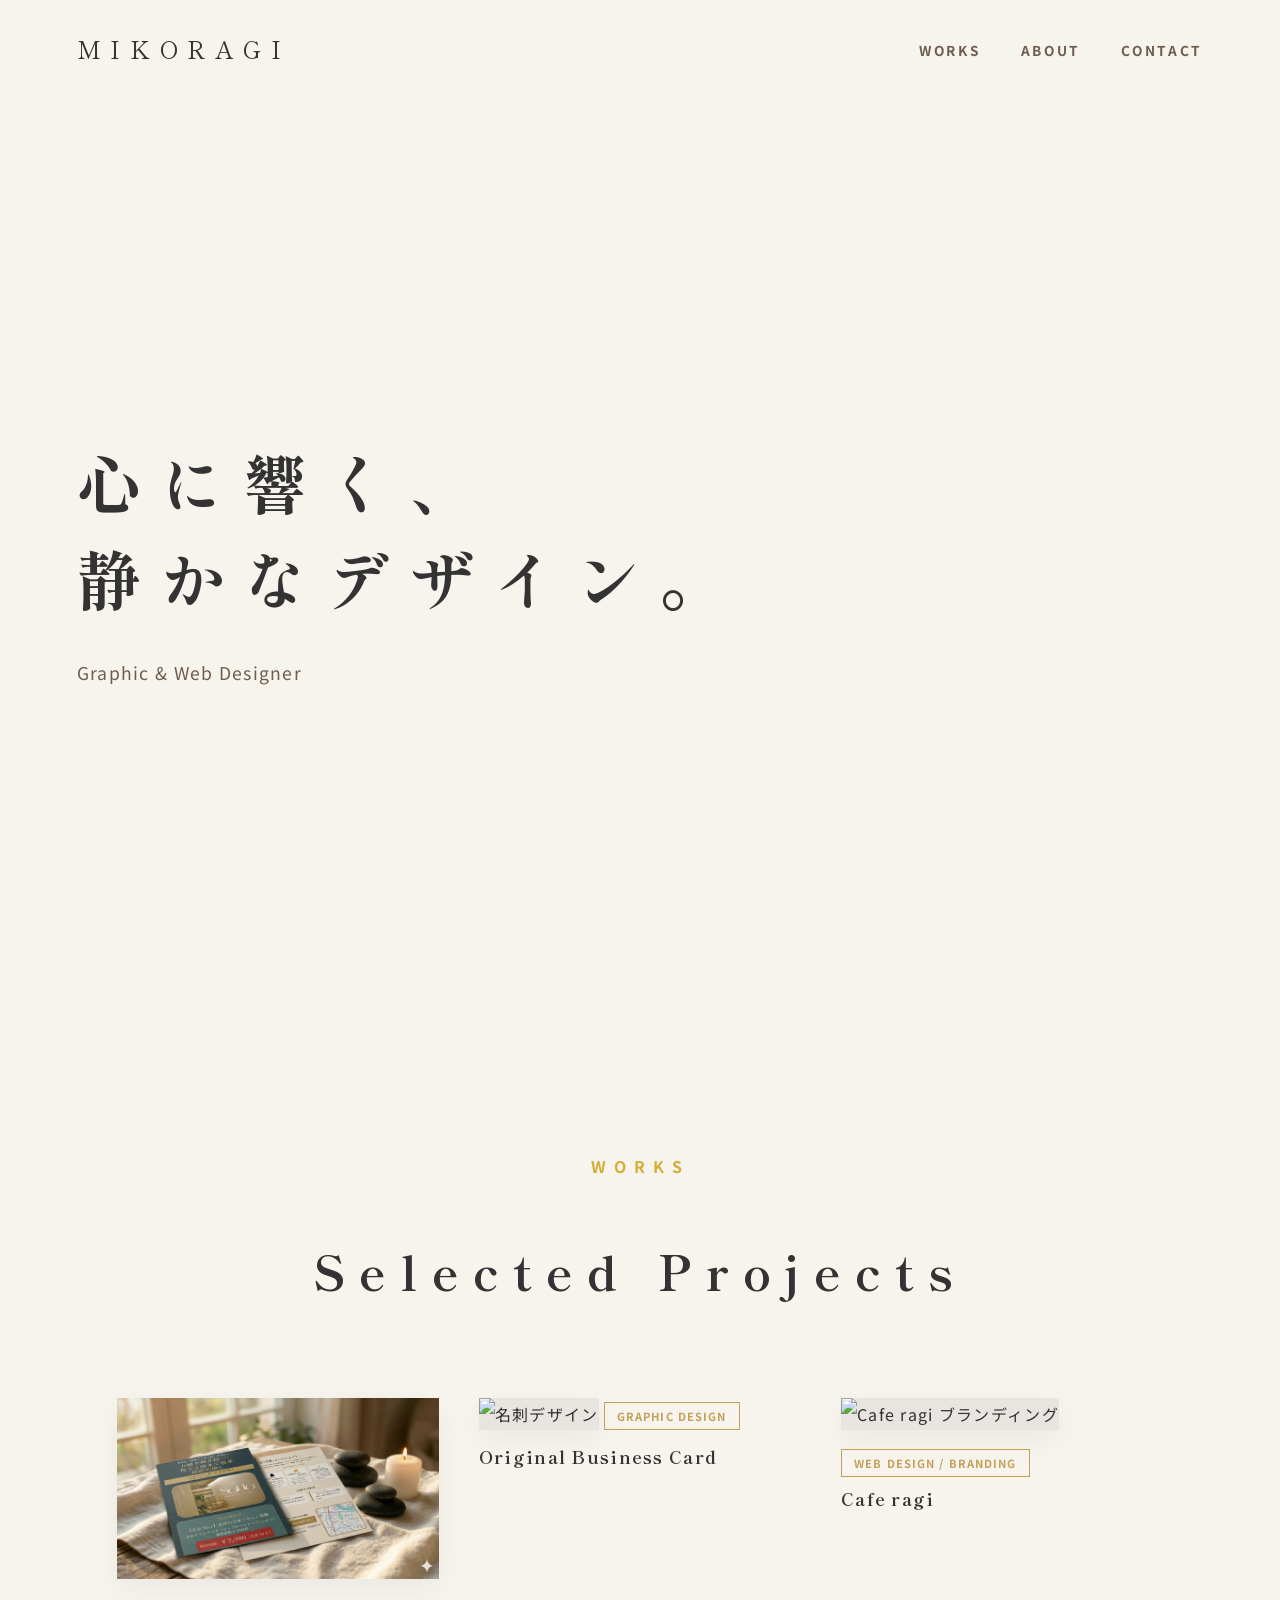
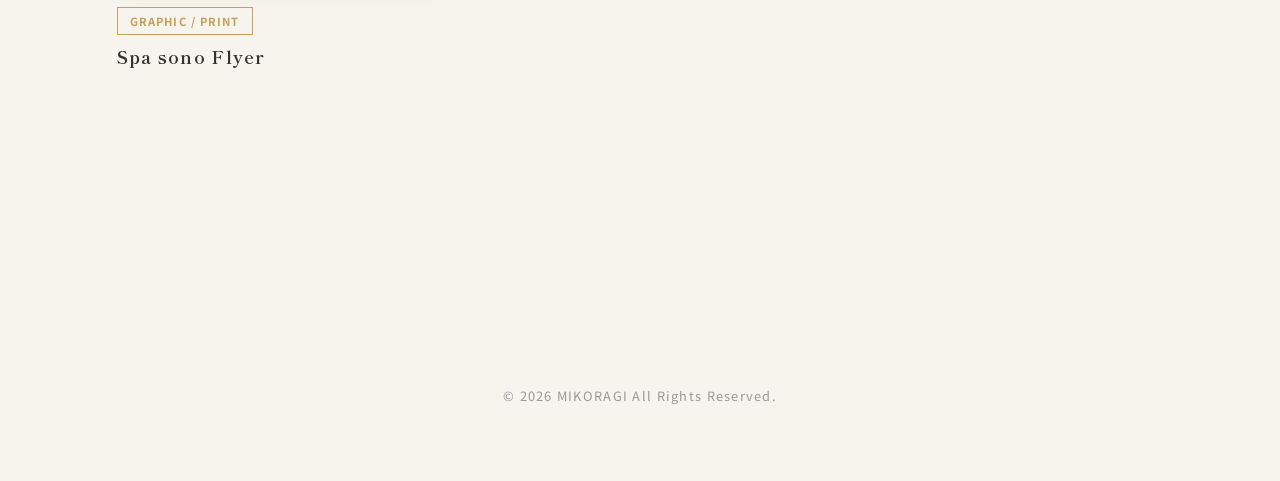
==== portfolio/works/index.html @ 4fcc3bab "初回コミット" ====
<!DOCTYPE html>
<html lang="ja">
<head>
    <meta charset="UTF-8">
    <meta name="viewport" content="width=device-width, initial-scale=1.0">
    <title>MIKORAGI | Portfolio</title>
    <link rel="stylesheet" href="../assets/style.css">
    <link href="https://fonts.googleapis.com/css2?family=Noto+Sans+JP:wght@400;700&family=Shippori+Mincho:wght@400;700&display=swap" rel="stylesheet">
</head>
<body>
   <header>
    <div class="logo"><a href="index.html">MIKORAGI</a></div>
    <nav>
      <ul>
        <li><a href="../index.html">WORKS</a></li>
        <li><a href="../about.html">ABOUT</a></li>
        <li><a href="../../contact.html">CONTACT</a></li>
      </ul>
    </nav>
  </header>

    <main>
        <section class="hero">
            <div class="video-background">
                <video src="assets/video/hero.mp4" autoplay loop muted playsinline></video>
            </div>
            <div class="video-overlay"></div>
            <div class="hero-content">
                <h1>心に響く、<br>静かなデザイン。</h1>
                <p class="hero-sub">Graphic & Web Designer</p>
            </div>
        </section>

        <section id="works" class="works-gallery-main">
            <span class="section-label">WORKS</span>
            <h2 class="works-gallery-title">Selected Projects</h2>

            <div class="works-grid">
                <a href="../works/sono spa.html" class="work-item">
                    <img src="../assets/images/sono mockup.png" alt="Spa sono チラシ制作">
                    <span class="category-tag">Graphic / Print</span>
                    <h3>Spa sono Flyer</h3>
                </a>

                <a href="works/card.html" class="work-item">
                    <img src="assets/images/card_main.jpg" alt="名刺デザイン">
                    <span class="category-tag">Graphic Design</span>
                    <h3>Original Business Card</h3>
                </a>

                <a href="works/ragi.html" class="work-item">
                    <img src="assets/images/ragi_main.jpg" alt="Cafe ragi ブランディング">
                    <span class="category-tag">Web Design / Branding</span>
                    <h3>Cafe ragi</h3>
                </a>
            </div>
        </section>
    </main>

    <footer style="text-align: center; padding: 60px 0; font-size: 0.8rem; color: #999;">
        <p>&copy; 2026 MIKORAGI All Rights Reserved.</p>
    </footer>

    <script src="assets/js/script.js"></script>
</body>
</html>
---- portfolio/assets/style.css ----
@charset "UTF-8";

/* style.css の :root 部分を上書き、または修正してください */
:root {
  --bg-color: #F7F3ED;    /* 生成り色 */
  --white: #FFFFFF;
  --main-text: #333333;   /* 墨色 */
  --sub-text: #6D5D50;    /* 土色 */
  --accent-red: #C04040;  /* 深緋 */
  --gold: #D4AF37;        /* 黄金 */
  --accent-gold: #c5a059;
  --font-main: "Noto Sans JP", sans-serif;
  --font-logo: "Shippori Mincho", serif;
}

/* リンクの色などをアクセントカラーで統一 */
.brand-name {
  color: var(--main-text) !important;
}

.story-num {
  font-weight: 700;
}

/* スキルリストのボーダーを黄金に */
.skill-list li {
  border-bottom: 1px dashed var(--gold);
}

/* 基本設定 */
* { box-sizing: border-box; }
html { 
  scroll-behavior: smooth; 
  font-size: 16px; /* ブラウザ標準 */
}

body {
  margin: 0;
  background-color: var(--bg-color);
  color: var(--main-text);
  font-family: var(--font-main);
  line-height: 2.0;
  letter-spacing: 0.08em;
  -webkit-font-smoothing: antialiased;
}

/* レイアウト */
.container { 
  max-width: 1100px; 
  margin: 0 auto; 
  padding: 0 5%; 
}
.section { padding: 120px 0; }
.alt-bg { background-color: var(--white); }

/* Header: PC主体の横並び */
header {
  position: fixed; top: 0; width: 100%; z-index: 1000;
  display: flex; justify-content: space-between; align-items: center;
  padding: 25px 6%; background: rgba(247, 243, 237, 0.85); 
  backdrop-filter: blur(10px);
}
header .logo a {
    color: var(--main-text); 
    text-decoration: none;
  font-family: var(--font-logo);
  font-size: 1.5rem; letter-spacing: 0.4em; 
}

nav ul { 
  display: flex; 
  gap: 40px; 
  list-style: none; /* ← ここで点を消しています */
  margin: 0; 
  padding: 0; 
}
nav ul a { 
  text-decoration: none; 
  color: var(--sub-text); 
  font-weight: 700; 
  font-size: 0.85rem; 
  letter-spacing: 0.2em;
  transition: 0.3s;
}
nav ul a:hover { color: var(--accent-red); }
/* 固定ヘッダーの重なりを解消する */
main {
  padding-top: 110px; /* ヘッダーの高さに合わせて数値を調整してください */
}

/* スマホの時はヘッダーの高さが変わる場合があるので、こちらも調整 */
@media (max-width: 768px) {
  main {
    padding-top: 140px; 
  }
}
/* HERO: PCで動画の上に文字を美しく配置 */
.hero {
  height: 100vh; position: relative; overflow: hidden;
  display: flex; align-items: center; 
}

.video-background {
  position: absolute; top: 0; left: 0; width: 100%; height: 100%; z-index: -1;
}
.video-background video {
  width: 100%; height: 100%; object-fit: cover;
  filter: sepia(10%) brightness(1.05) blur(1px);
}
.video-overlay {
  position: absolute; top: 0; left: 0; width: 100%; height: 100%;
  background: linear-gradient(to bottom, rgba(247, 243, 237, 0.8) 0%, rgba(247, 243, 237, 0.4) 100%);
}

.hero-content { 
  width: 100%; padding: 0 6%; z-index: 10;
}
.hero-content h1 {
  font-family: var(--font-logo); 
  font-size: clamp(2.2rem, 6vw, 4rem); /* 画面幅に合わせてサイズが可変します */
  letter-spacing: 0.3em; margin-bottom: 30px; line-height: 1.5;
}
.hero-sub { color: var(--sub-text); font-size: 1.1rem; margin-bottom: 50px; }

/* 見出しの共通デザイン */
.section-label {
  display: block; font-size: 1rem; letter-spacing: 0.5em;
  color: var(--gold); text-align: center; margin-bottom: 25px;
  font-weight: 700;
}
.main-title {
  font-family: var(--font-logo); font-size: 2.2rem;
  text-align: center; margin-bottom: 80px; letter-spacing: 0.2em;
}

/* WORKS: 実績リスト */
.work-stack { display: flex; flex-direction: column; gap: 120px; }
.work-visual { 
  width: 100%; height: 500px; background: #e8e4df; 
  overflow: hidden; margin-bottom: 30px; 
}
.work-visual img { width: 100%; height: 100%; object-fit: cover; transition: 1s ease; }
.work-header { 
  display: flex; justify-content: space-between; align-items: baseline; 
  border-bottom: 1px solid #ddd; padding-bottom: 15px; margin-bottom: 25px; 
}

/* ABOUT: ブランドチャート（PCで横並び） */
.brand-chart { 
  display: flex; align-items: center; justify-content: center; 
  gap: 20px; padding: 60px 0; border-top: 1px solid #eee; border-bottom: 1px solid #eee; 
}

/* お問い合わせボタン */
.back-link {
  display: inline-block; padding: 20px 60px; border: 1px solid var(--main-text);
  color: var(--main-text); text-decoration: none; font-weight: 700; transition: 0.4s;
}
.back-link:hover { background: var(--main-text); color: var(--white); }

/* =============================================
   レスポンシブ対応（スマホ・タブレット用）
   ============================================= */
@media (max-width: 768px) {
  header { padding: 15px 5%; flex-direction: column; gap: 15px; }
  nav ul { gap: 20px; }
  
  .section { padding: 80px 0; }
  .hero-content h1 { letter-spacing: 0.15em; line-height: 1.4; }
  
  .work-header { flex-direction: column; gap: 10px; }
  .work-visual { height: 300px; }
  
  .brand-chart { flex-direction: column; gap: 10px; }
  .brand-chart .plus, .brand-chart .equal { transform: rotate(90deg); margin: 10px 0; }
}
/* =============================================
   WORKS詳細ページ用スタイル (PCメイン・レスポンシブ)
   ============================================= */

.detail-page { background-color: var(--bg-color); }

/* Hero Visual: noriさん風 */
.detail-hero-visual {
  width: 100%;
  height: 70vh; /* 画面の7割を占める迫力 */
  background-color: #eee;
  overflow: hidden;
}
.detail-hero-visual img {
  width: 100%; height: 100%; object-fit: cover;
}

.detail-title-block { padding: 80px 0 60px; text-align: left; }
.category-tag {
  font-size: 0.9rem; color: var(--gold); letter-spacing: 0.2em;
  display: block; margin-bottom: 20px; font-weight: 700;
}
.detail-title-block h1 {
  font-size: clamp(2.5rem, 5vw, 3.5rem); font-family: var(--font-logo);
  margin-bottom: 30px; letter-spacing: 0.1em; line-height: 1.3;
}
.hero-summary {
  max-width: 800px; color: var(--sub-text); line-height: 2.2; font-size: 1.2rem;
}

/* Data Table: 細い水平線で整理 */
.project-info {
  border-top: 1px solid var(--main-text);
  border-bottom: 1px solid var(--main-text);
  padding: 60px 0;
  margin-bottom: 120px;
}
.info-table {
  display: grid;
  grid-template-columns: repeat(5, 1fr); /* PCで5列 */
  gap: 30px;
}
.info-label {
  font-size: 0.8rem; color: #999; letter-spacing: 0.1em;
  display: block; margin-bottom: 15px;
}
.info-value {
  font-size: 1rem; font-weight: 700; color: var(--main-text);
}

/* Content Sections */
.detail-section { padding: 120px 0; text-align: left; }
.sub-heading {
  font-family: var(--font-logo); font-size: 1.8rem;
  margin-bottom: 50px; border-left: 4px solid var(--accent-red);
  padding-left: 25px; line-height: 1.2;
}
.story-content { max-width: 850px; font-size: 1.15rem; }

/* =============================================
   Gallery Stack (実績詳細の画像と説明文)
   確実に縦に並べるための修正
   ============================================= */
.gallery-stack {
  display: block !important; /* 強制的に縦並びにする */
  width: 100%;
  margin: 80px 0;
}

.gallery-item {
  display: flex;
  flex-wrap: nowrap; /* PCでは画像とテキストを横に並べる */
  align-items: flex-start;
  gap: 60px;
  width: 100%;
  margin-bottom: 150px; /* 各実績の間の余白 */
}

/* 偶数番目は左右入れ替え */
.gallery-item:nth-child(even) {
  flex-direction: row-reverse;
}

.gallery-img {
  flex: 0 0 60%; /* 画像の幅を60%で固定して、潰れないようにする */
  box-shadow: 0 30px 60px rgba(0,0,0,0.08);
}

.gallery-img img {
  width: 100%;
  height: auto;
  display: block;
}

.gallery-text {
  flex: 1;
  padding-top: 20px;
}

.gallery-text h3 {
  font-family: var(--font-logo);
  font-size: 1.8rem;
  margin-bottom: 25px;
  color: var(--main-text);
  border-bottom: 1px solid var(--gold);
  display: inline-block;
  padding-bottom: 8px;
}

.gallery-text p {
  font-size: 1.1rem;
  color: var(--sub-text);
  line-height: 1.8;
  margin: 0;
}

/* モバイル対応：スマホでは画像もテキストも全部縦1列に */
@media (max-width: 900px) {
  .gallery-item, 
  .gallery-item:nth-child(even) {
    flex-direction: column;
    gap: 30px;
    margin-bottom: 80px;
  }
  
  .gallery-img {
    flex: none;
    width: 100%;
  }
}

/* Back Link Navigation */
.detail-nav { text-align: center; padding: 150px 0; }

/* レスポンシブ：スマホ対応 */
@media (max-width: 900px) {
  .info-table { grid-template-columns: repeat(2, 1fr); gap: 40px; }
  .gallery-item { flex-direction: column; gap: 40px; }
  .detail-title-block h1 { font-size: 2.2rem; }
  .detail-hero-visual { height: 50vh; }
}
/* =============================================
   ABOUT詳細ページ用スタイル
   ============================================= */

.about-detail-page { background-color: var(--bg-color); }

/* Hero */
.about-hero { padding: 180px 0 100px; }
.about-hero-grid {
  display: flex;
  align-items: center;
  gap: 80px;
}
.about-hero-img { flex: 1; height: 600px; background: #eee; overflow: hidden; }
.about-hero-img img { width: 100%; height: 100%; object-fit: cover; }
.about-hero-text { flex: 1.2; text-align: left; }
.about-hero-text h1 { 
  font-family: var(--font-logo); font-size: 3.5rem; 
  margin-bottom: 40px; line-height: 1.4; letter-spacing: 0.15em;
}
.lead-text { font-size: 1.25rem; color: var(--sub-text); line-height: 2.2; }

/* Story Items */
.about-story .container { max-width: 800px; }
.story-item { 
  display: flex; gap: 40px; margin-bottom: 120px; 
  border-bottom: 1px solid #ddd; padding-bottom: 60px;
}
.story-num { font-family: var(--font-logo); font-size: 2rem; color: var(--gold); }
.story-content h3 { font-family: var(--font-logo); font-size: 1.8rem; margin-bottom: 25px; }
.story-content p { font-size: 1.1rem; color: var(--sub-text); }

/* Profile Grid */
.profile-grid { display: grid; grid-template-columns: 1.5fr 1fr; gap: 100px; text-align: left; }
.profile-grid h2 { 
  font-family: var(--font-logo); font-size: 2rem; margin-bottom: 40px; 
  border-bottom: 1px solid var(--main-text); padding-bottom: 10px;
}
.skill-list { list-style: none; padding: 0; }
.skill-list li { 
  padding: 15px 0; border-bottom: 1px dashed #ccc; 
  font-weight: 700; color: var(--sub-text);
}
/* ABOUTページのメインコピーを際立たせる */
.about-main-copy {
  font-family: var(--font-logo);
  font-size: clamp(2.2rem, 5vw, 3.8rem); /* PCで大きく、スマホで適切に */
  line-height: 1.4;
  margin-bottom: 40px;
  letter-spacing: 0.15em;
}

/* ストーリーの見出し（キャッチコピー） */
.story-catch {
  font-family: var(--font-logo);
  font-size: 1.8rem;
  color: var(--main-text);
  margin-bottom: 30px;
  position: relative;
  display: inline-block;
}

/* キャッチコピーの下に薄い金のラインを入れる（プロの演出） */
.story-catch::after {
  content: "";
  position: absolute;
  left: 0;
  bottom: -5px;
  width: 100%;
  height: 1px;
  background: var(--gold);
  opacity: 0.5;
}

/* ストーリー内の重要な強調 */
.story-content strong {
  color: var(--accent-red); /* 深緋色で視線を止める */
  font-weight: 700;
  background: linear-gradient(transparent 70%, #fdf2f2 70%); /* 薄い背景色で強調 */
}

/* 贅沢な余白の設定 */
.story-item {
  margin-bottom: 160px; /* PCでの余白を大幅に増やす */
}

@media (max-width: 768px) {
  .story-item {
    margin-bottom: 100px; /* スマホでも十分な余白を確保 */
  }
}

/* Responsive */
@media (max-width: 900px) {
  .about-hero-grid { flex-direction: column; text-align: center; }
  .about-hero-text { text-align: center; }
  .about-hero-img { width: 100%; height: 400px; }
  .profile-grid { grid-template-columns: 1fr; gap: 60px; }
  .story-item { flex-direction: column; gap: 20px; }
}
/* =============================================
   CONTACTページ用スタイル
   ============================================= */

.contact-page { background-color: var(--bg-color); }

.contact-hero { padding: 180px 0 60px; text-align: center; }
.contact-lead { 
  max-width: 800px; margin: 0 auto; 
  font-size: 1.15rem; color: var(--sub-text); line-height: 2.2;
}

/* フォームの設計：一本の線で構成 */
.contact-form {
  max-width: 800px;
  margin: 0 auto;
  text-align: left;
}

.form-group {
  margin-bottom: 50px;
}

.form-group label {
  display: block;
  font-family: var(--font-logo);
  font-size: 1.1rem;
  font-weight: 700;
  margin-bottom: 15px;
  letter-spacing: 0.1em;
}

.form-group label span {
  font-family: var(--font-main);
  font-size: 0.8rem;
  font-weight: 400;
  color: var(--gold);
  margin-left: 10px;
}

/* 入力欄：枠線を下線だけにしてモダンに */
.form-group input, 
.form-group select, 
.form-group textarea {
  width: 100%;
  padding: 15px 0;
  background: transparent;
  border: none;
  border-bottom: 1px solid var(--main-text);
  font-size: 1.1rem;
  font-family: var(--font-main);
  color: var(--main-text);
  border-radius: 0;
  outline: none;
  transition: border-color 0.4s ease;
}

/* フォーカス時に深緋（アクセントカラー）に光る */
.form-group input:focus, 
.form-group select:focus, 
.form-group textarea:focus {
  border-bottom: 1px solid var(--accent-red);
}

/* 送信ボタン */
.form-submit {
  text-align: center;
  margin-top: 80px;
}

.submit-btn {
  background: transparent;
  border: 1px solid var(--main-text);
  padding: 20px 80px;
  font-size: 1rem;
  font-weight: 700;
  letter-spacing: 0.3em;
  color: var(--main-text);
  cursor: pointer;
  transition: all 0.4s ease;
}

.submit-btn:hover {
  background: var(--main-text);
  color: var(--white);
}

/* レスポンシブ */
@media (max-width: 768px) {
  .contact-hero { padding: 120px 0 40px; }
  .submit-btn { width: 100%; }
}
/* =============================================
   /* =============================================
   /* =============================================
   6. WORKS ギャラリー (スクロール対応・グリッド)
   /* =============================================
   /* =============================================
   /* ============================================= */

/* ヘッダーの重なりを解消するための余白 */
.works-gallery-main {
    padding-top: 140px; /* PCヘッダーの高さ(約80px) + 余裕(60px) */
    min-height: 100vh; /* 実績がなくても全画面分の背景を確保 */
}

.works-gallery-title {
    text-align: center;
    font-family: var(--font-logo); /* 既存の Shippori Mincho */
    font-size: clamp(2rem, 4vw, 3rem); /* 画面幅に合わせてサイズを自動調整 */
    letter-spacing: 0.3em;
    margin-bottom: 80px; /* グリッドとの間隔 */
    color: var(--main-text);
}

/* 視覚的に並べるグリッドシステム */
.works-grid {
    display: grid;
    /* 画面幅に応じて300px以上の要素を自動で並べる (プロの現場での定石) */
    grid-template-columns: repeat(auto-fit, minmax(300px, 1fr));
    gap: 60px 40px; /* 縦・横の隙間 */
    max-width: 1200px; /* 画面を最大化した時に広がりすぎないように固定 */
    margin: 0 auto;    /* 中央寄せ */
    padding: 0 6% 120px; /* 左右の余白と、一番下の余白 */
}

/* 各実績アイテムの見た目 */
.work-item {
    text-decoration: none;
    color: inherit;
    transition: transform 0.4s ease, opacity 0.3s ease;
    display: block;
}

/* マウスを乗せた時の動き (プロっぽい演出) */
.work-item:hover {
    transform: translateY(-8px); /* 浮かび上がる */
    opacity: 0.7;
}

/* 画像の設定 (aspect-ratio で比率を統一するのがプロのコツ) */
.work-item img {
    width: 100%;
    aspect-ratio: 16 / 9; /* 画像の比率を16:9に固定して切り抜く */
    object-fit: cover;    /* 切り抜き方を設定 */
    background-color: #e8e4df; /* 画像がない場合の仮の色 */
    margin-bottom: 15px;
    box-shadow: 0 10px 30px rgba(0,0,0,0.05); /* 影をつけて立体感を出す */
}

/* カテゴリータグ (2枚目のゴールドの枠線デザイン) */
.category-tag {
    display: inline-block;
    padding: 2px 12px;
    border: 1px solid var(--accent-gold);
    color: var(--accent-gold);
    font-size: 0.7rem;
    letter-spacing: 0.1em;
    margin-bottom: 10px;
    text-transform: uppercase;
    font-weight: 700;
}

.work-item h3 {
    font-family: var(--font-logo);
    font-size: 1.1rem;
    margin: 0;
    line-height: 1.4;
}

/* =============================================
   レスポンシブ対応（スマホ・タブレット用）
   ============================================= */
@media (max-width: 768px) {
  /* スマホではヘッダーが縦に伸びるため、余白を増やす */
  .works-gallery-main {
    padding-top: 160px;
  }
  
  /* タイトルを少し小さく */
  .works-gallery-title {
    font-size: 1.8rem;
    margin-bottom: 40px;
  }
  
  /* グリッドを1列に */
  .works-grid {
    grid-template-columns: 1fr;
    gap: 40px;
  }
}
/* =============================================
   画像拡大（モーダル）のスタイル
   ============================================= */
.modal {
    display: none; /* 最初は隠す */
    position: fixed;
    z-index: 2000;
    top: 0; left: 0;
    width: 100%; height: 100%;
    background-color: rgba(0, 0, 0, 0.9); /* 背景を暗く */
    cursor: zoom-out;
}

.modal-content {
    margin: auto;
    display: block;
    max-width: 90%;
    max-height: 90%;
    position: absolute;
    top: 50%; left: 50%;
    transform: translate(-50%, -50%);
    animation: zoom 0.3s;
}

/* ふわっと表示させるアニメーション */
@keyframes zoom {
    from { transform: translate(-50%, -50%) scale(0.8); opacity: 0; }
    to { transform: translate(-50%, -50%) scale(1); opacity: 1; }
}

.modal-close {
    position: absolute;
    top: 30px; right: 40px;
    color: #fff;
    font-size: 40px;
    cursor: pointer;
}

/* ギャラリー画像にマウスを乗せた時の演出 */
.gallery-img img {
    cursor: zoom-in;
    transition: opacity 0.3s;
}

.gallery-img img:hover {
    opacity: 0.8;
}
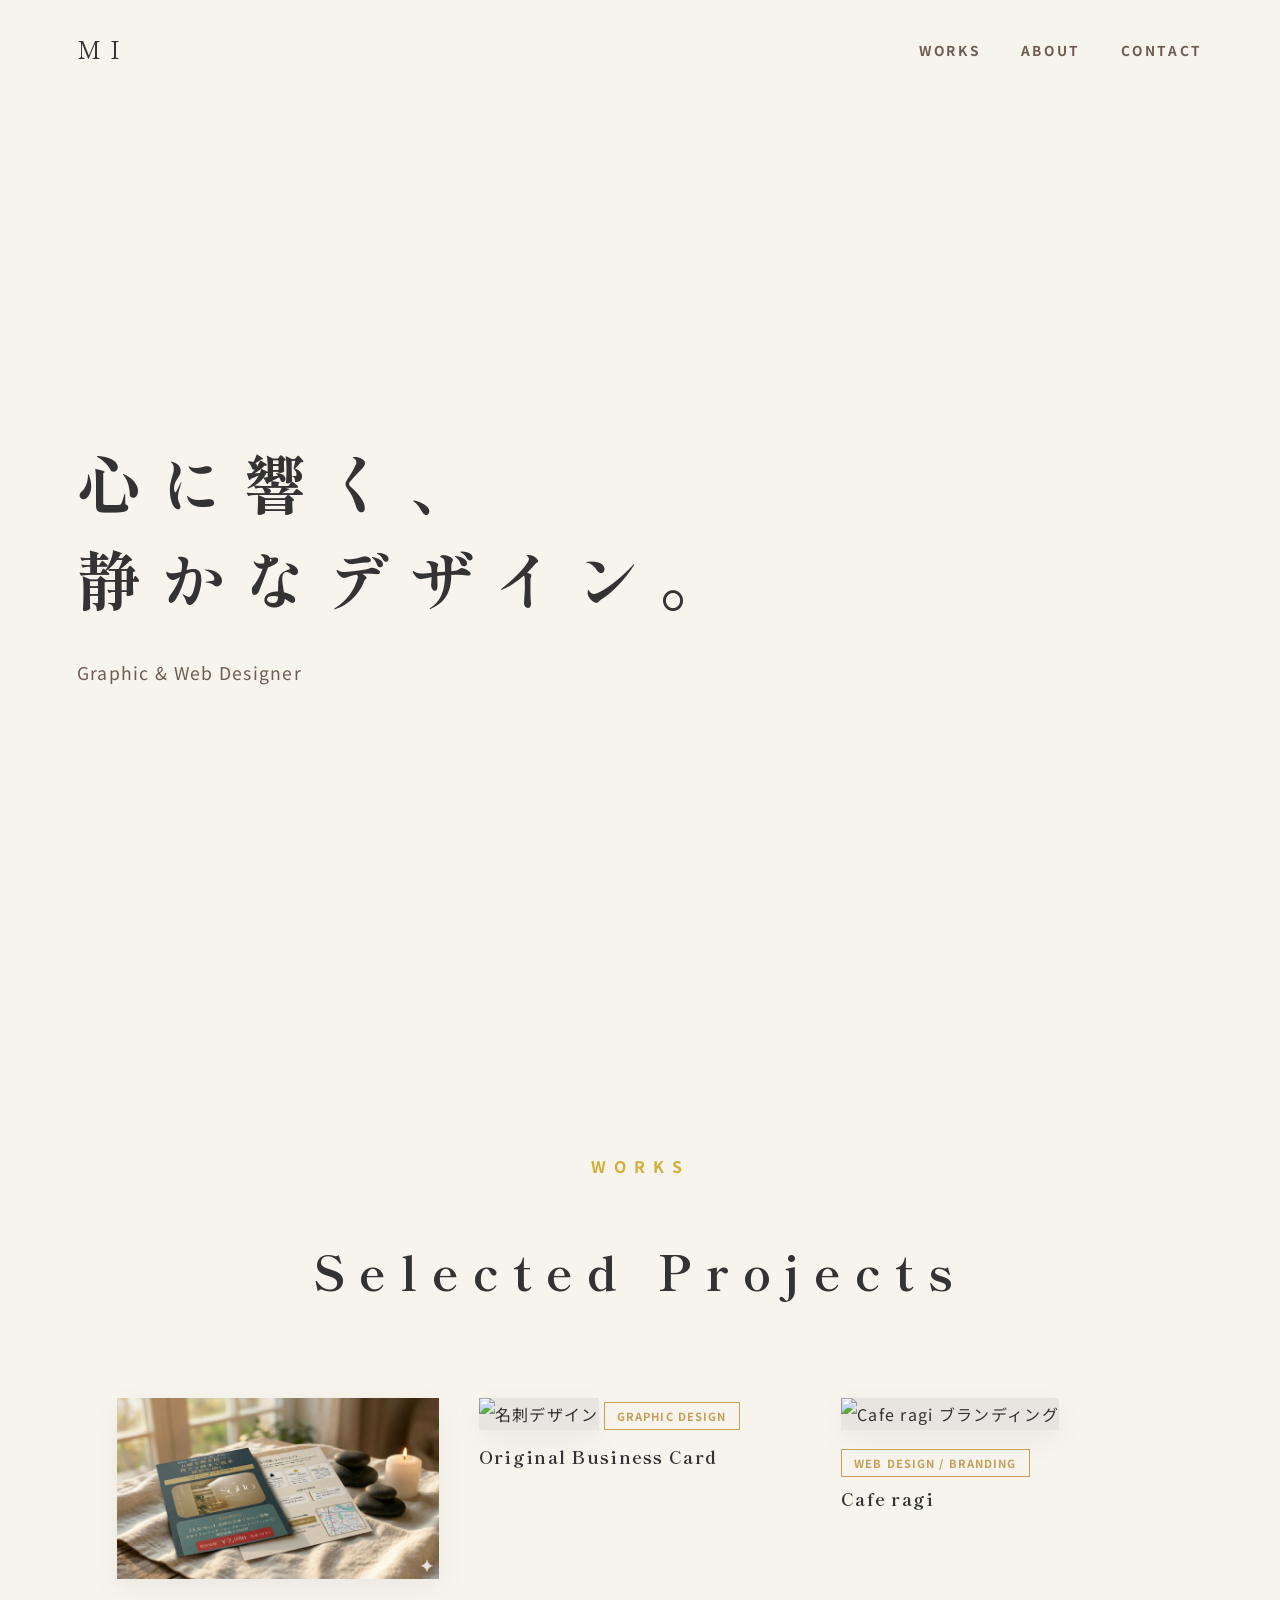
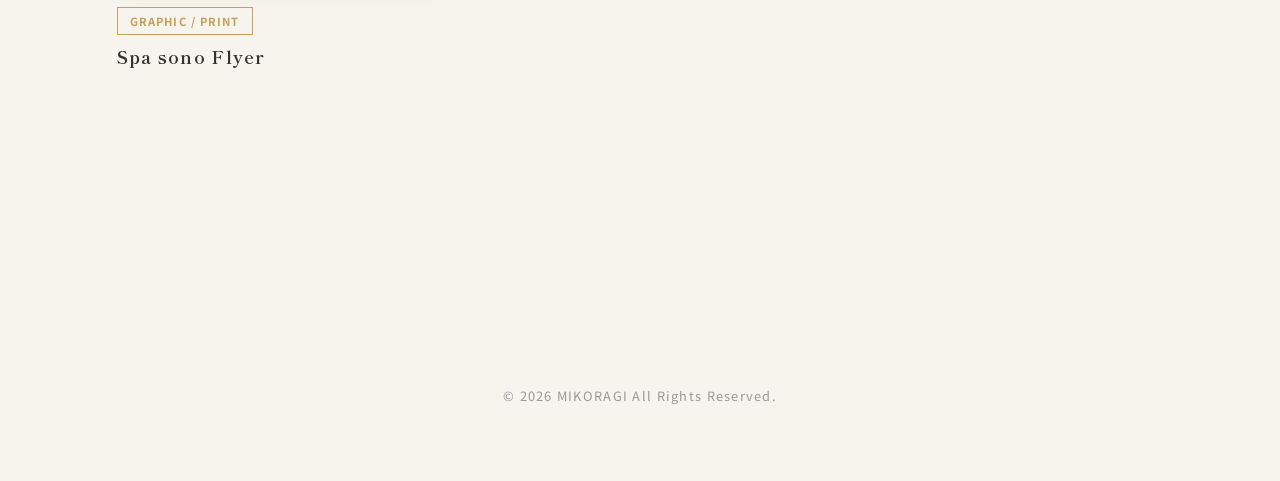
==== commit 6b2a85d5: "Update index.html" ====
--- a/portfolio/works/index.html
+++ b/portfolio/works/index.html
@@ -9,10 +9,10 @@
 </head>
 <body>
    <header>
-    <div class="logo"><a href="index.html">MIKORAGI</a></div>
+    <div class="logo"><a href="../index.html">MI</a></div>
     <nav>
       <ul>
-        <li><a href="../index.html">WORKS</a></li>
+        <li><a href="../works/index.html">WORKS</a></li>
         <li><a href="../about.html">ABOUT</a></li>
         <li><a href="../../contact.html">CONTACT</a></li>
       </ul>
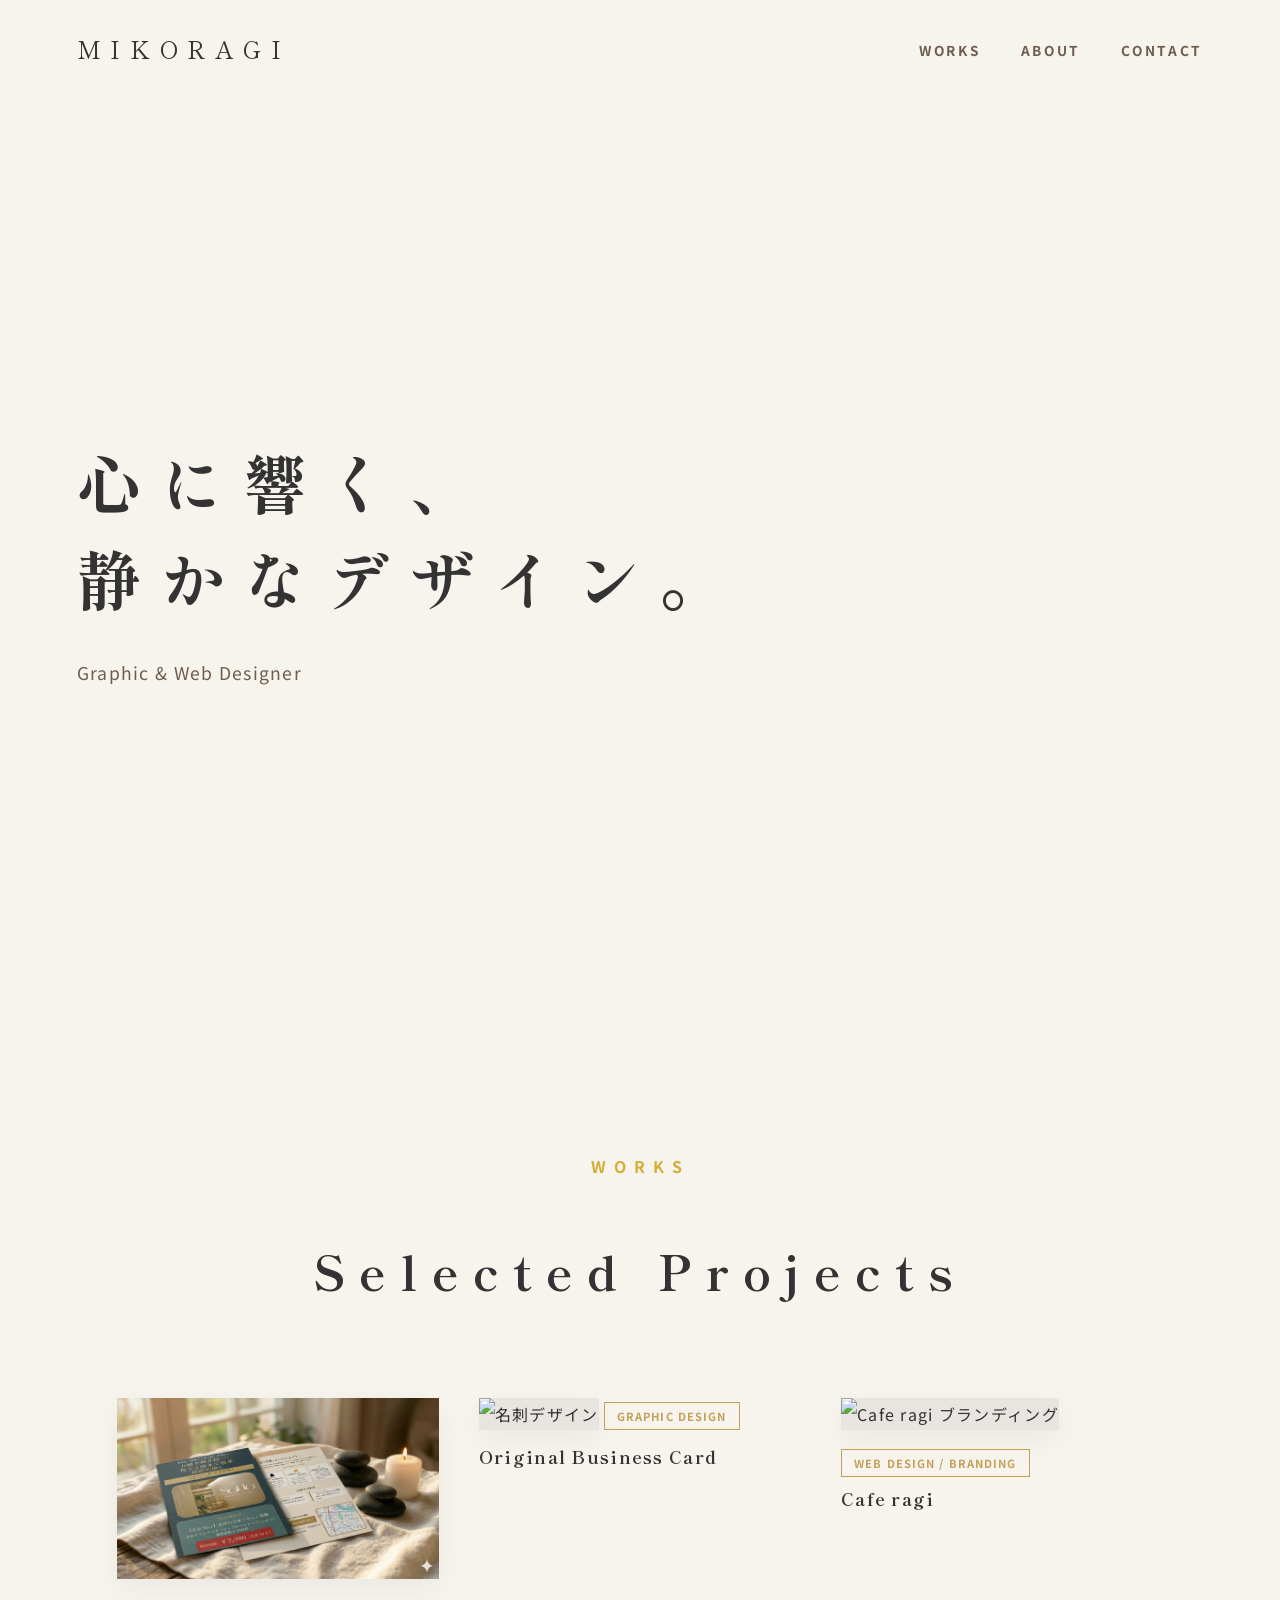
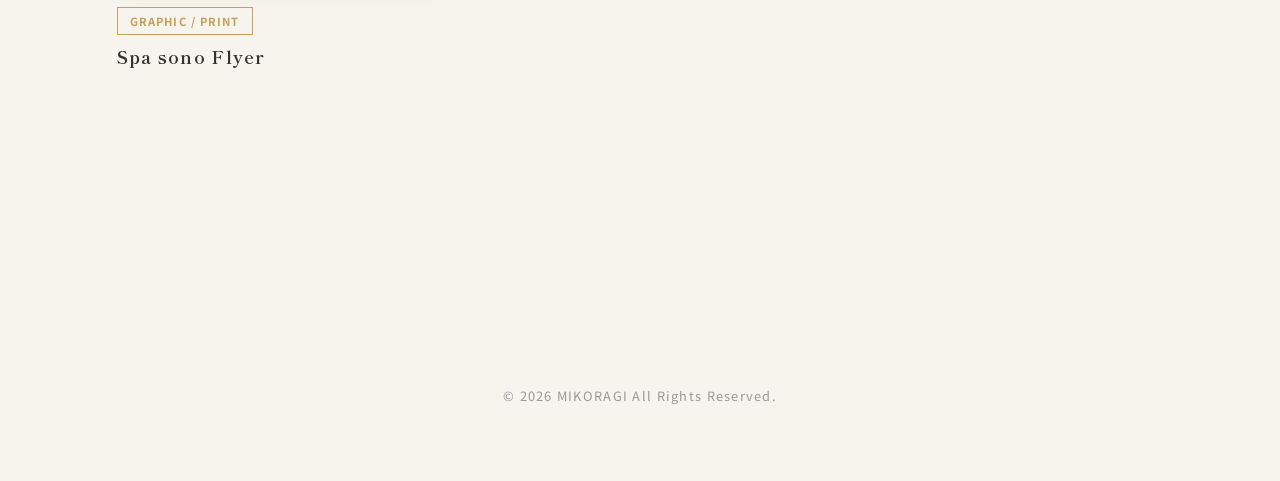
==== commit fdb3980b: "Update index.html" ====
--- a/portfolio/works/index.html
+++ b/portfolio/works/index.html
@@ -9,7 +9,7 @@
 </head>
 <body>
    <header>
-    <div class="logo"><a href="../index.html">MI</a></div>
+    <div class="logo"><a href="../index.html">MIKORAGI</a></div>
     <nav>
       <ul>
         <li><a href="../works/index.html">WORKS</a></li>
